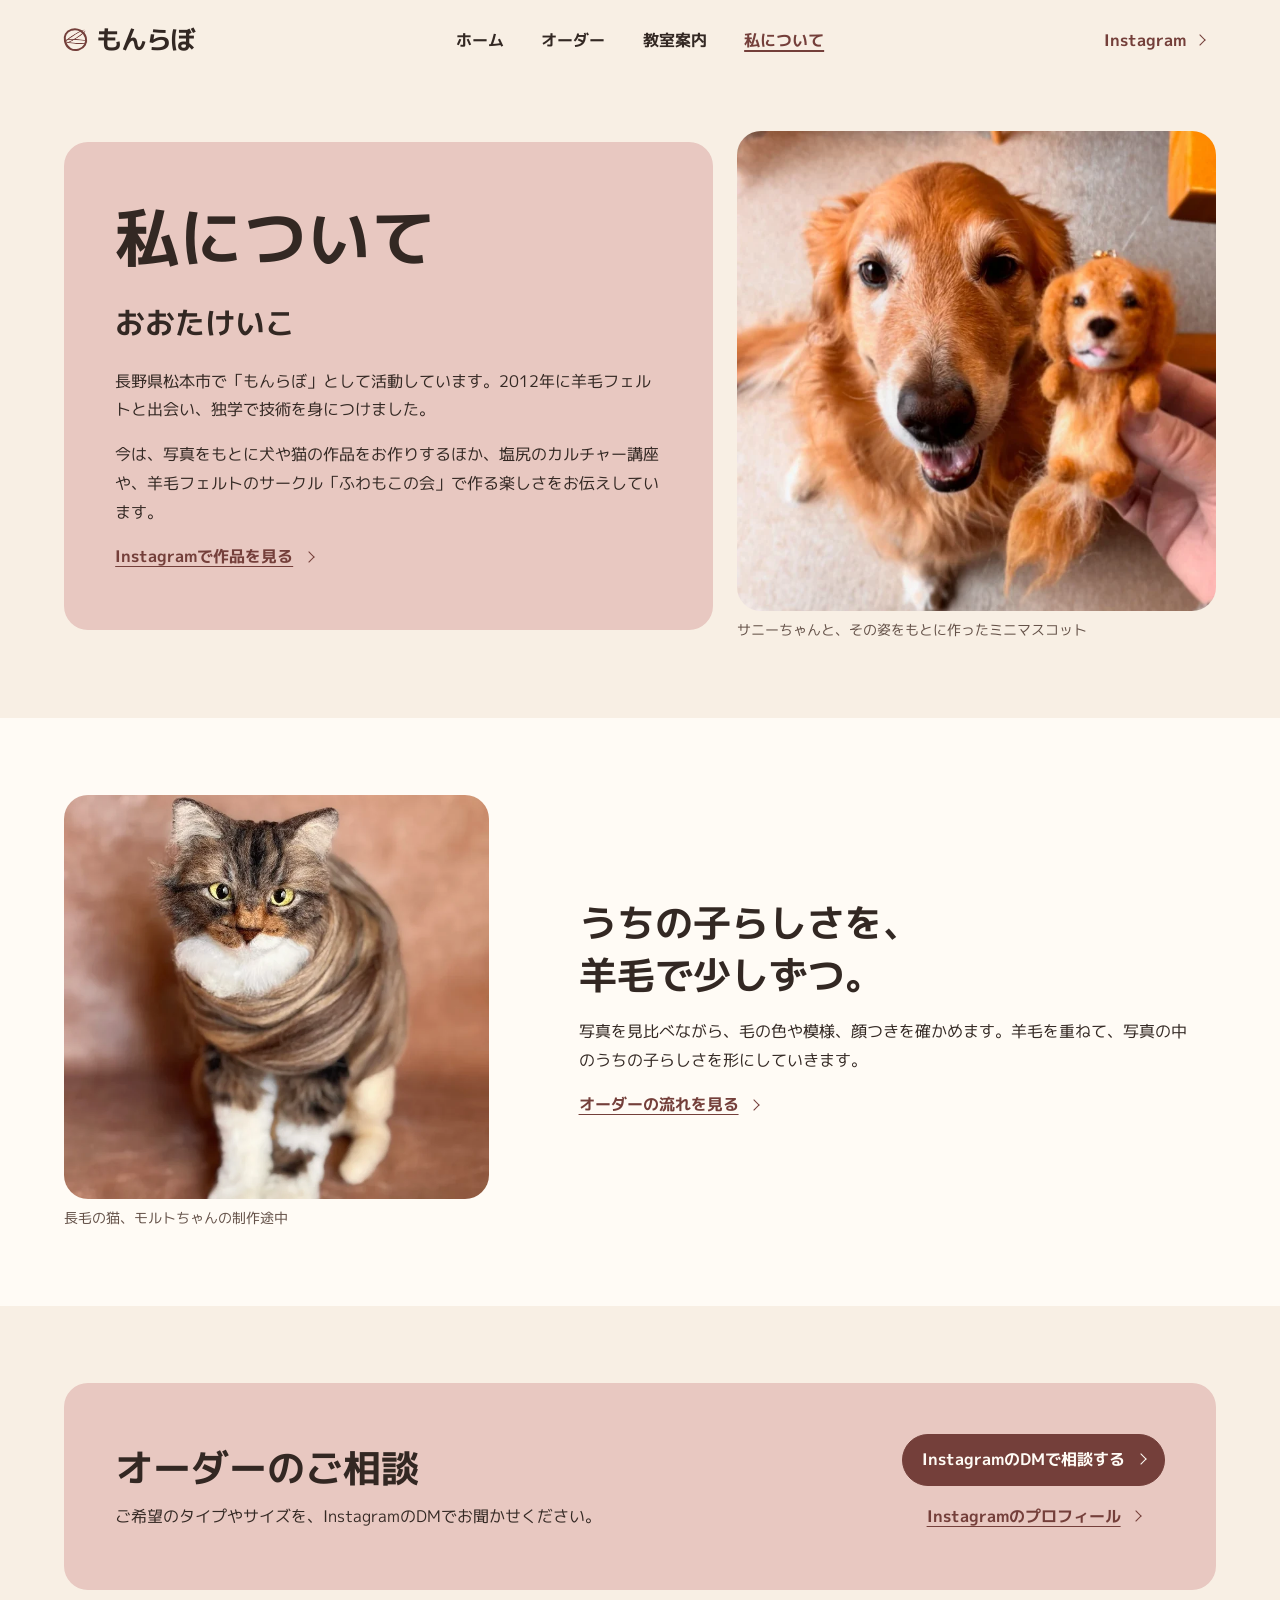
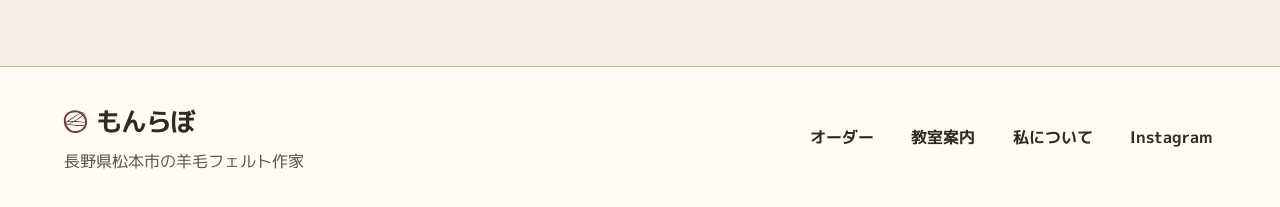
==== about/index.html @ 3d76a7d0 "Build the Monlabo four-page preview site" ====
<!doctype html>
<html lang="ja">
<head>
  <meta charset="utf-8">
  <meta name="viewport" content="width=device-width, initial-scale=1">
  <meta name="robots" content="noindex, nofollow">
  <meta name="theme-color" content="#f8efe4">
  <meta http-equiv="Content-Security-Policy" content="default-src 'none'; style-src 'self'; font-src 'self'; img-src 'self'; base-uri 'none'; form-action 'none'">
  <title>私について｜羊毛フェルトのもんらぼ</title>
  <meta name="description" content="長野県松本市の羊毛フェルト作家、おおたけいこ。犬や猫のオーダーメイド制作と羊毛フェルト教室を開いています。">
  <link rel="canonical" href="https://illflora.github.io/monlabo-preview/about/">
  <meta property="og:type" content="website">
  <meta property="og:locale" content="ja_JP">
  <meta property="og:site_name" content="羊毛フェルトのもんらぼ">
  <meta property="og:title" content="私について｜羊毛フェルトのもんらぼ">
  <meta property="og:description" content="長野県松本市の羊毛フェルト作家、おおたけいこ。犬や猫のオーダーメイド制作と羊毛フェルト教室を開いています。">
  <meta property="og:url" content="https://illflora.github.io/monlabo-preview/about/">
  <meta property="og:image" content="https://illflora.github.io/monlabo-preview/assets/og-about.jpg">
  <meta property="og:image:width" content="1200">
  <meta property="og:image:height" content="630">
  <meta property="og:image:alt" content="犬と、その姿を写した羊毛フェルトのミニマスコット">
  <meta name="twitter:card" content="summary_large_image">
  <link rel="icon" type="image/png" sizes="64x64" href="../favicon.png">
  <link rel="apple-touch-icon" href="../apple-touch-icon.png">
  <link rel="stylesheet" href="../fonts.css?v=3">
  <link rel="stylesheet" href="../styles.css?v=3">
</head>
<body>
  <a class="skip" href="#main">本文へ移動</a>
  <header class="masthead">
    <div class="shell masthead-inner">
      <a class="wordmark" href="../" aria-label="もんらぼ ホーム" translate="no"><span class="brand-symbol" aria-hidden="true"></span>もんらぼ</a>
      <nav class="main-nav" aria-label="メインメニュー">
        <a href="../">ホーム</a>
        <a href="../order/">オーダー</a>
        <a href="../lesson/">教室案内</a>
        <a href="../about/" aria-current="page">私について</a>
      </nav>
      <a class="header-social arrow" href="https://www.instagram.com/mon_laboratory/">Instagram</a>
    </div>
  </header>
  <main id="main" tabindex="-1">
    <section class="about-hero shell" aria-labelledby="about-title">
      <div class="about-copy">
        <h1 id="about-title">私について</h1>
        <p class="maker-name">おおたけいこ</p>
          <p>長野県松本市で「もんらぼ」として活動しています。2012年に羊毛フェルトと出会い、独学で技術を身につけました。</p>
        <p>今は、写真をもとに犬や猫の作品をお作りするほか、塩尻のカルチャー講座や、羊毛フェルトのサークル「ふわもこの会」で作る楽しさをお伝えしています。</p>
        <a class="text-link arrow" href="https://www.instagram.com/mon_laboratory/">Instagramで作品を見る</a>
      </div>
      <figure class="about-photo">
        <img src="../assets/sunny.webp" srcset="../assets/sunny-360.webp 360w, ../assets/sunny.webp 720w" width="720" height="820" alt="犬のサニーちゃんと、その姿をもとに作った羊毛フェルトのミニマスコット" decoding="async" fetchpriority="high" sizes="(max-width: 720px) 94vw, 43vw">
        <figcaption>サニーちゃんと、その姿をもとに作ったミニマスコット</figcaption>
      </figure>
    </section>

    <section class="making-section section" aria-labelledby="making-title">
      <div class="shell making-grid">
        <figure>
          <img src="../assets/molt.webp" srcset="../assets/molt-360.webp 360w, ../assets/molt.webp 800w" width="800" height="900" alt="毛を重ねている途中の、長毛の猫をかたどった羊毛フェルト作品" decoding="async" loading="lazy" sizes="(max-width: 720px) 94vw, 38vw">
          <figcaption>長毛の猫、モルトちゃんの制作途中</figcaption>
        </figure>
        <div>
          <h2 id="making-title">うちの子らしさを、<br>羊毛で少しずつ。</h2>
          <p>写真を見比べながら、毛の色や模様、顔つきを確かめます。羊毛を重ねて、写真の中のうちの子らしさを形にしていきます。</p>
          <a class="text-link arrow" href="../order/">オーダーの流れを見る</a>
        </div>
      </div>
    </section>
    <section class="contact-band shell" aria-labelledby="contact-title">
      <div><h2 id="contact-title">オーダーのご相談</h2><p>ご希望のタイプやサイズを、InstagramのDMでお聞かせください。</p></div>
      <div class="contact-actions"><a class="button arrow" href="https://ig.me/m/mon_laboratory">InstagramのDMで相談する</a><a class="text-link arrow" href="https://www.instagram.com/mon_laboratory/">Instagramのプロフィール</a></div>
    </section>
  </main>
  <footer class="footer">
    <div class="shell footer-inner">
      <div>
        <a class="wordmark" href="../" aria-label="もんらぼ ホーム" translate="no"><span class="brand-symbol" aria-hidden="true"></span>もんらぼ</a>
        <p>長野県松本市の羊毛フェルト作家</p>
      </div>
      <nav aria-label="フッターメニュー">
        <a href="../order/">オーダー</a>
        <a href="../lesson/">教室案内</a>
        <a href="../about/">私について</a>
        <a href="https://www.instagram.com/mon_laboratory/">Instagram</a>
      </nav>
    </div>
  </footer>
</body>
</html>
---- fonts.css ----
@font-face {
  font-family: "M PLUS 1p";
  src: url("assets/mplus1p-400.woff2") format("woff2");
  font-style: normal;
  font-weight: 400;
  font-display: swap;
}

@font-face {
  font-family: "M PLUS 1p";
  src: url("assets/mplus1p-700.woff2") format("woff2");
  font-style: normal;
  font-weight: 700;
  font-display: swap;
}
---- styles.css ----
:root {
  color-scheme: light;
  --canvas: #f8efe4;
  --surface: #fffbf5;
  --rose: #e8c8c1;
  --ink: #332823;
  --muted: #635047;
  --accent: #743f3a;
  --accent-hover: #5a302c;
  --line: #cbb3a6;
  --hairline: #9b6e66;
  --thread: #79544d;
  --body: "M PLUS 1p", "Hiragino Sans", Meiryo, sans-serif;
  --space-1: .5rem;
  --space-2: 1rem;
  --space-3: 1.5rem;
  --space-4: 2rem;
  --space-5: 3rem;
  --space-6: 4rem;
  --section: clamp(3.25rem, 6vw, 6rem);
  --gutter: clamp(1rem, 5vw, 4.5rem);
  --shell: 80rem;
  --radius: 1.5rem;
  --pill: 100vmax;
}

*, *::before, *::after { box-sizing: border-box; }
body {
  margin: 0;
  background: var(--canvas);
  color: var(--ink);
  font: 400 1rem / 1.8 var(--body);
  overflow-wrap: anywhere;
  word-break: normal;
  line-break: strict;
  font-synthesis: none;
}
img { display: block; width: 100%; height: auto; }
h1, h2, h3, p, figure, ul, ol { margin: 0; }
h1, h2, h3 {
  font-weight: 700;
  line-height: 1.35;
  text-wrap: balance;
  word-break: auto-phrase;
  font-feature-settings: "palt";
}
h1 { font-size: clamp(2rem, 5vw, 4.5rem); }
h2 { font-size: clamp(1.65rem, 3vw, 2.5rem); }
h3 { font-size: clamp(1.14rem, 1.7vw, 1.5rem); }
p { max-inline-size: 38em; text-wrap: pretty; }
a { color: inherit; text-underline-offset: .24em; }
button, summary { font: inherit; }
:focus-visible { outline: 2px solid var(--accent); outline-offset: 4px; }
:target { scroll-margin-top: 1.5rem; }
.shell {
  width: min(var(--shell), calc(100% - 2 * var(--gutter)));
  margin-inline: auto;
}
.section { padding-block: var(--section); }
.skip {
  position: absolute;
  z-index: 2;
  inset: .5rem auto auto .5rem;
  padding: .65rem 1rem;
  transform: translateY(-200%);
  background: var(--surface);
  border-radius: .25rem;
}
.skip:focus { transform: none; }
#main:focus { outline: none; }

.masthead-inner {
  display: grid;
  grid-template-columns: minmax(0, 1fr) auto minmax(0, 1fr);
  align-items: center;
  min-block-size: 5rem;
  gap: var(--space-2);
}
.wordmark {
  display: inline-flex;
  align-items: center;
  gap: .55rem;
  width: fit-content;
  min-height: 44px;
  font-size: 1.65rem;
  font-weight: 700;
  letter-spacing: -.045em;
  line-height: 1.2;
  text-decoration: none;
}
.brand-symbol {
  position: relative;
  width: 1.45rem;
  height: 1.45rem;
  flex: 0 0 auto;
  border: 2px solid var(--accent);
  border-radius: 46% 57% 49% 52%;
  transform: rotate(-16deg);
}
.brand-symbol::before,
.brand-symbol::after {
  content: "";
  position: absolute;
  inset: .26rem -.15rem auto;
  height: .32rem;
  transform: rotate(-16deg);
  border-block: 1px solid var(--accent);
  border-radius: 65%;
}
.brand-symbol::after { inset: auto -.12rem .29rem; transform: rotate(19deg); }
.main-nav, .footer nav { display: flex; flex-wrap: wrap; gap: .25rem clamp(.5rem, 2.3vw, 2.1rem); }
.main-nav a, .footer nav a, .header-social {
  display: inline-flex;
  align-items: center;
  min-height: 44px;
  text-decoration: none;
  font-weight: 700;
}
.main-nav a, .footer nav a { padding-inline: .25rem; }
.main-nav a[aria-current], .main-nav a:hover, .footer nav a:hover {
  text-decoration: underline;
  text-decoration-thickness: 2px;
}
.main-nav a[aria-current] { color: var(--accent); }
.header-social { justify-self: end; padding-inline: .75rem; gap: .65rem; color: var(--accent); }
.header-social:hover { text-decoration: underline; }

.button, .text-link {
  display: inline-flex;
  width: fit-content;
  max-inline-size: 100%;
  align-items: center;
  justify-content: center;
  gap: .72rem;
  font-weight: 700;
  line-height: 1.45;
}
.button {
  min-height: 52px;
  padding: .65rem 1.2rem .8rem;
  border: 1px solid var(--accent);
  border-radius: var(--pill);
  background: var(--accent);
  color: var(--surface);
  text-decoration: none;
}
.button:hover, .button:active { background: var(--accent-hover); border-color: var(--accent-hover); }
.button:active { transform: translateY(1px); }
.text-link { color: var(--accent); min-height: 44px; text-decoration-thickness: 1px; }
.text-link:hover { text-decoration-thickness: 2px; }
.arrow::after {
  content: "";
  flex: 0 0 auto;
  width: .5rem;
  height: .5rem;
  border: solid currentColor;
  border-width: 1.5px 1.5px 0 0;
  transform: rotate(45deg);
}

.hero {
  padding-top: clamp(1rem, 2.4vw, 2.25rem);
  padding-bottom: clamp(2.5rem, 5.4vw, 5rem);
  display: grid;
  grid-template-columns: minmax(0, .87fr) minmax(0, 1.13fr);
  align-items: center;
}
.hero-copy {
  position: relative;
  z-index: 1;
  margin-right: -1.5rem;
  margin-top: -1.5rem;
  padding: clamp(2rem, 4.6vw, 4.5rem) clamp(1.5rem, 4vw, 3.75rem);
  border-radius: var(--radius) .3rem .3rem var(--radius);
  background: var(--rose);
}
.hero-copy::before {
  content: "";
  display: block;
  width: 3rem;
  margin-bottom: var(--space-3);
  border-top: 2px dashed var(--thread);
}
.hero-place { margin-block-end: var(--space-2); font-weight: 700; color: var(--accent); }
.hero h1 { font-size: clamp(1.95rem, 3.65vw, 3.45rem); letter-spacing: -.025em; line-height: 1.33; }
.hero-lead { margin-top: var(--space-3); line-height: 1.85; }
.hero-actions { display: flex; flex-wrap: wrap; align-items: center; gap: var(--space-1) var(--space-3); margin-top: var(--space-4); }
.hero-photo img {
  aspect-ratio: 1.19;
  object-fit: cover;
  object-position: center;
  border-radius: .3rem var(--radius) var(--radius) .3rem;
  background: var(--rose);
}
figcaption { padding-top: var(--space-1); color: var(--muted); font-size: .875rem; line-height: 1.6; }
.hero-photo figcaption { text-align: right; }
.mobile-break { display: none; }

.work-section { background: var(--surface); }
.section-heading { display: flex; align-items: baseline; justify-content: space-between; flex-wrap: wrap; gap: var(--space-2) var(--space-4); margin-bottom: var(--space-4); }
.section-heading-stack { display: block; }
.section-heading-stack p { margin-top: var(--space-2); }
.work-gallery { display: grid; grid-template-columns: repeat(3, minmax(0, 1fr)); gap: clamp(.75rem, 3vw, 2rem); }
.work-gallery img { aspect-ratio: 1; object-fit: cover; border-radius: var(--radius) var(--radius) .25rem .25rem; }
.work-gallery figure:nth-child(2) { margin-top: var(--space-4); }
.work-gallery figure:nth-child(3) { margin-top: var(--space-6); }
.route-section { display: grid; grid-template-columns: repeat(3, minmax(0, 1fr)); gap: var(--space-3); }
.route {
  display: grid;
  grid-template-columns: minmax(0, 1fr) 1rem;
  grid-template-rows: auto auto;
  align-content: start;
  column-gap: var(--space-2);
  row-gap: var(--space-1);
  padding: var(--space-3);
  border-top: 1px solid var(--hairline);
  text-decoration: none;
}
.route:hover h2 { text-decoration: underline; text-decoration-thickness: 1.5px; }
.route h2 { grid-area: 1 / 1; font-size: clamp(1.25rem, 2.2vw, 1.8rem); text-align: left; }
.route p { grid-area: 2 / 1; color: var(--muted); }
.route::after { grid-area: 1 / 2; align-self: center; color: var(--accent); }

.page-intro { background: var(--rose); }
.intro-inner { padding-block: clamp(2.35rem, 5.4vw, 4.75rem); }
.page-intro p { margin-top: var(--space-2); }
.page-intro .text-link { margin-top: var(--space-1); }
.page-intro .button { margin-top: var(--space-3); }
.page-jump {
  display: flex;
  flex-wrap: wrap;
  column-gap: var(--space-3);
  margin-top: var(--space-2);
}
.page-jump .arrow::after { transform: rotate(135deg); margin-top: -.22em; }
.menu-grid { display: grid; grid-template-columns: minmax(0, 1fr) minmax(0, 1.2fr); gap: var(--space-3); }
.menu-item { background: var(--surface); border-radius: var(--radius); padding: clamp(1rem, 3vw, 2.5rem); }
.menu-item p { margin-top: var(--space-1); }
.menu-item .frame-price { margin-top: var(--space-3); }
.frame-price strong { margin-inline-end: .35em; color: var(--accent); font-size: clamp(1.65rem, 3.2vw, 2.5rem); }
.menu-note { margin-top: var(--space-3); }
.menu-item table { width: 100%; border-collapse: collapse; margin-top: var(--space-2); font-variant-numeric: tabular-nums; }
.menu-item th, .menu-item td { text-align: end; padding: .45rem .25rem; }
.menu-item tbody tr { border-top: 1px solid var(--line); }
.menu-item tbody th { text-align: start; }
.menu-item tbody td { font-weight: 700; }

.flow-section { background: var(--surface); }
.flow-grid { display: grid; grid-template-columns: minmax(0, .72fr) minmax(0, 1.28fr); gap: clamp(1.5rem, 7vw, 6rem); }
.timing-label { width: fit-content; margin-block: var(--space-3) var(--space-2); padding: var(--space-1) var(--space-2); background: var(--rose); border-radius: .5rem; }
.timing-label span { margin-inline-start: .4em; color: var(--accent); font-size: 1.25rem; font-weight: 700; }
.steps { padding: 0 0 0 2rem; }
.steps li { padding: var(--space-2) 0 var(--space-2) var(--space-2); border-bottom: 1px solid var(--line); }
.steps li:first-child { border-top: 1px solid var(--line); }
.steps li::marker { font-weight: 700; color: var(--accent); }
.steps p { margin-top: .3rem; }

.angles { display: grid; grid-template-columns: repeat(3, minmax(0, 1fr)); gap: var(--space-3); padding: 0; list-style: none; }
.angles li { text-align: center; }
.angles h3 { margin: var(--space-1) 0 .15rem; }
.angles p { margin-inline: auto; }
.angle {
  display: grid;
  place-items: center;
  min-block-size: 6rem;
  background: var(--rose);
  border-radius: var(--radius);
}
.angle i {
  position: relative;
  display: block;
  width: 32px;
  height: 29px;
  color: var(--thread);
  border: 1.5px solid currentColor;
  border-radius: 48% 48% 46% 46%;
  transform: scale(1.3);
}
.angle i::before, .angle i::after { content: ""; position: absolute; }
.front i {
  background: radial-gradient(circle at 33% 45%, currentColor 1px, transparent 1.7px),
    radial-gradient(circle at 67% 45%, currentColor 1px, transparent 1.7px),
    radial-gradient(ellipse 4px 2.5px at 50% 73%, currentColor 38%, transparent 65%);
}
.front i::before, .front i::after { width: 9px; height: 17px; top: 1px; border: 1.5px solid currentColor; border-radius: 56%; background: var(--rose); }
.front i::before { left: -6px; transform: rotate(17deg); }
.front i::after { right: -6px; transform: rotate(-17deg); }
.side i { border-radius: 52% 52% 26% 50%; background: radial-gradient(circle at 68% 42%, currentColor 1px, transparent 1.7px); }
.side i::before { left: 4px; top: -6px; width: 11px; height: 17px; border: 1.5px solid currentColor; border-radius: 56%; transform: rotate(-20deg); background: var(--rose); }
.side i::after { right: -8px; bottom: 2px; width: 9px; height: 10px; border: 1.5px solid currentColor; border-left: 0; border-radius: 0 58% 48% 0; background: var(--rose); }
.full i { width: 28px; height: 34px; transform: translateY(6px) scale(1.3); border-radius: 52% 48% 32% 32%; }
.full i::before { width: 20px; height: 16px; left: 2px; top: -12px; border: 1.5px solid currentColor; border-radius: 46%; background: var(--rose); }
.full i::after { width: 16px; height: 15px; right: -12px; bottom: 2px; border: 1.5px solid currentColor; border-width: 0 1.5px 1.5px 0; border-radius: 0 0 11px 0; transform: rotate(-20deg); }

.faq { display: grid; grid-template-columns: minmax(0, .72fr) minmax(0, 1.28fr); gap: var(--space-3); padding-top: 0; }
.faq details { border-top: 1px solid var(--hairline); }
.faq details:last-child { border-bottom: 1px solid var(--hairline); }
.faq summary { display: list-item; min-height: 52px; padding: .7rem .3rem; color: var(--accent); font-weight: 700; cursor: pointer; }
.faq summary:hover { text-decoration: underline; }
.faq details p { padding: 0 .3rem var(--space-2); }
.contact-band {
  display: flex;
  flex-wrap: wrap;
  align-items: center;
  justify-content: space-between;
  gap: var(--space-3);
  margin-bottom: var(--section);
  padding: clamp(1.5rem, 4vw, 3.5rem);
  border-radius: var(--radius);
  background: var(--rose);
}
.contact-band p { margin-top: var(--space-1); }
.contact-actions { display: grid; justify-items: center; gap: var(--space-1); }

.class-row {
  border-top: 1px solid var(--hairline);
  display: grid;
  grid-template-columns: minmax(0, 1.4fr) minmax(0, 1fr);
  gap: var(--space-2) var(--space-4);
  padding-block: var(--space-3);
}
.class-row:last-child { border-bottom: 1px solid var(--hairline); }
.class-type { color: var(--accent); font-weight: 700; margin-bottom: .25rem; }
.class-row h3 + p { margin-top: var(--space-1); }
.class-work { display: flex; flex-wrap: wrap; gap: 0 var(--space-4); margin-top: var(--space-3); }
.schedule { color: var(--muted); font-variant-numeric: tabular-nums; }
.schedule strong { color: var(--ink); }
.venue-section { background: var(--surface); }
.venue { display: grid; grid-template-columns: minmax(0, 1fr) minmax(0, 1fr); gap: var(--space-3); }
.venue :is(h2, p) + p, .club p { margin-top: var(--space-1); }
.venue .text-link, .club .text-link { margin-top: var(--space-1); }

.about-hero {
  display: grid;
  grid-template-columns: minmax(0, 1.15fr) minmax(0, .85fr);
  gap: var(--space-3);
  align-items: center;
  padding-block: clamp(1rem, 4vw, 3.5rem) var(--section);
}
.about-copy { padding: clamp(1.25rem, 4vw, 3.75rem); border-radius: var(--radius); background: var(--rose); }
.about-copy .maker-name { font-size: clamp(1.35rem, 2.4vw, 1.9rem); font-weight: 700; margin-top: var(--space-2); }
.about-copy p + p { margin-top: var(--space-2); }
.about-copy .text-link { margin-top: var(--space-1); }
.about-photo img, .making-grid img { border-radius: var(--radius); object-fit: cover; }
.about-photo img { aspect-ratio: 1; }
.making-section { background: var(--surface); margin-bottom: var(--section); }
.making-grid { display: grid; grid-template-columns: minmax(0, .8fr) minmax(0, 1.2fr); gap: clamp(1.5rem, 7vw, 6rem); align-items: center; }
.making-grid img { aspect-ratio: 1.05; }
.making-grid p { margin-top: var(--space-2); }
.making-grid .text-link { margin-top: var(--space-1); }

.footer { background: var(--surface); border-top: 1px solid var(--line); }
.footer-inner {
  display: flex;
  flex-wrap: wrap;
  justify-content: space-between;
  gap: var(--space-2) var(--space-4);
  align-items: center;
  padding-block: var(--space-4);
}
.footer p { margin-top: .2rem; color: var(--muted); }

@media (max-width: 900px) {
  .desktop-break { display: none; }
  .hero-copy { padding: var(--space-3); }
  .hero-photo img { aspect-ratio: 1.04; }
  .hero-actions { gap: var(--space-1) var(--space-2); margin-top: var(--space-3); }
  .route { padding: var(--space-2) .35rem; }
}

@media (max-width: 720px) {
  .masthead-inner { grid-template-columns: 1fr auto; grid-template-areas: "brand social" "nav nav"; gap: 0; padding-top: .3rem; }
  .masthead .wordmark { grid-area: brand; font-size: 1.48rem; }
  .header-social { grid-area: social; padding-inline: .25rem; }
  .main-nav { grid-area: nav; display: grid; grid-template-columns: 1fr 1fr 1fr 1.2fr; gap: 0; border-bottom: 1px solid var(--line); }
  .main-nav a { justify-content: center; }
  .hero { display: flex; flex-direction: column; align-items: stretch; padding-top: var(--space-2); }
  .hero-photo { order: -1; }
  .hero-photo img { aspect-ratio: 1.4; border-radius: var(--radius) var(--radius) .3rem .3rem; }
  .hero-photo figcaption { text-align: left; }
  .hero-copy { margin: var(--space-2) 0 0; padding: var(--space-3); border-radius: var(--radius); }
  .hero-copy::before { margin-bottom: var(--space-2); }
  .hero h1 { font-size: clamp(2rem, 7.9vw, 3.5rem); }
  .hero-lead { margin-top: var(--space-2); }
  .hero-actions { margin-top: var(--space-2); }
  .route-section, .flow-grid, .venue, .about-hero, .making-grid, .faq { grid-template-columns: minmax(0, 1fr); }
  .route-section { gap: var(--space-1); }
  .making-grid > div { grid-row: 1; }
  .about-photo img { aspect-ratio: 1.2; }
  .footer-inner { padding-block: var(--space-3); }
}

@media (max-width: 560px) {
  .work-gallery { grid-template-columns: repeat(2, minmax(0, 1fr)); }
  .work-gallery figure:nth-child(2), .work-gallery figure:nth-child(3) { margin-top: 0; }
  .work-gallery figure:nth-child(3) { grid-column: 1 / -1; }
  .work-gallery figure:nth-child(3) img { aspect-ratio: 1.7; object-position: center 88%; }
  .menu-grid, .class-row { grid-template-columns: minmax(0, 1fr); gap: var(--space-2); }
  .angles { grid-template-columns: minmax(0, 1fr); gap: var(--space-2); }
  .angles li { display: grid; grid-template-columns: 5rem minmax(0, 1fr); column-gap: var(--space-2); text-align: left; align-items: center; }
  .angle { grid-row: span 2; min-block-size: 5rem; border-radius: 1rem; }
  .angles h3 { margin: 0; align-self: end; }
  .angles p { margin-inline: 0; align-self: start; }
  .footer nav { column-gap: var(--space-2); }
  .mobile-break { display: initial; }
}

@media (max-width: 360px) {
  .main-nav a { padding-inline: .12rem; font-size: .875rem; }
  .hero h1 { font-size: 1.75rem; }
}
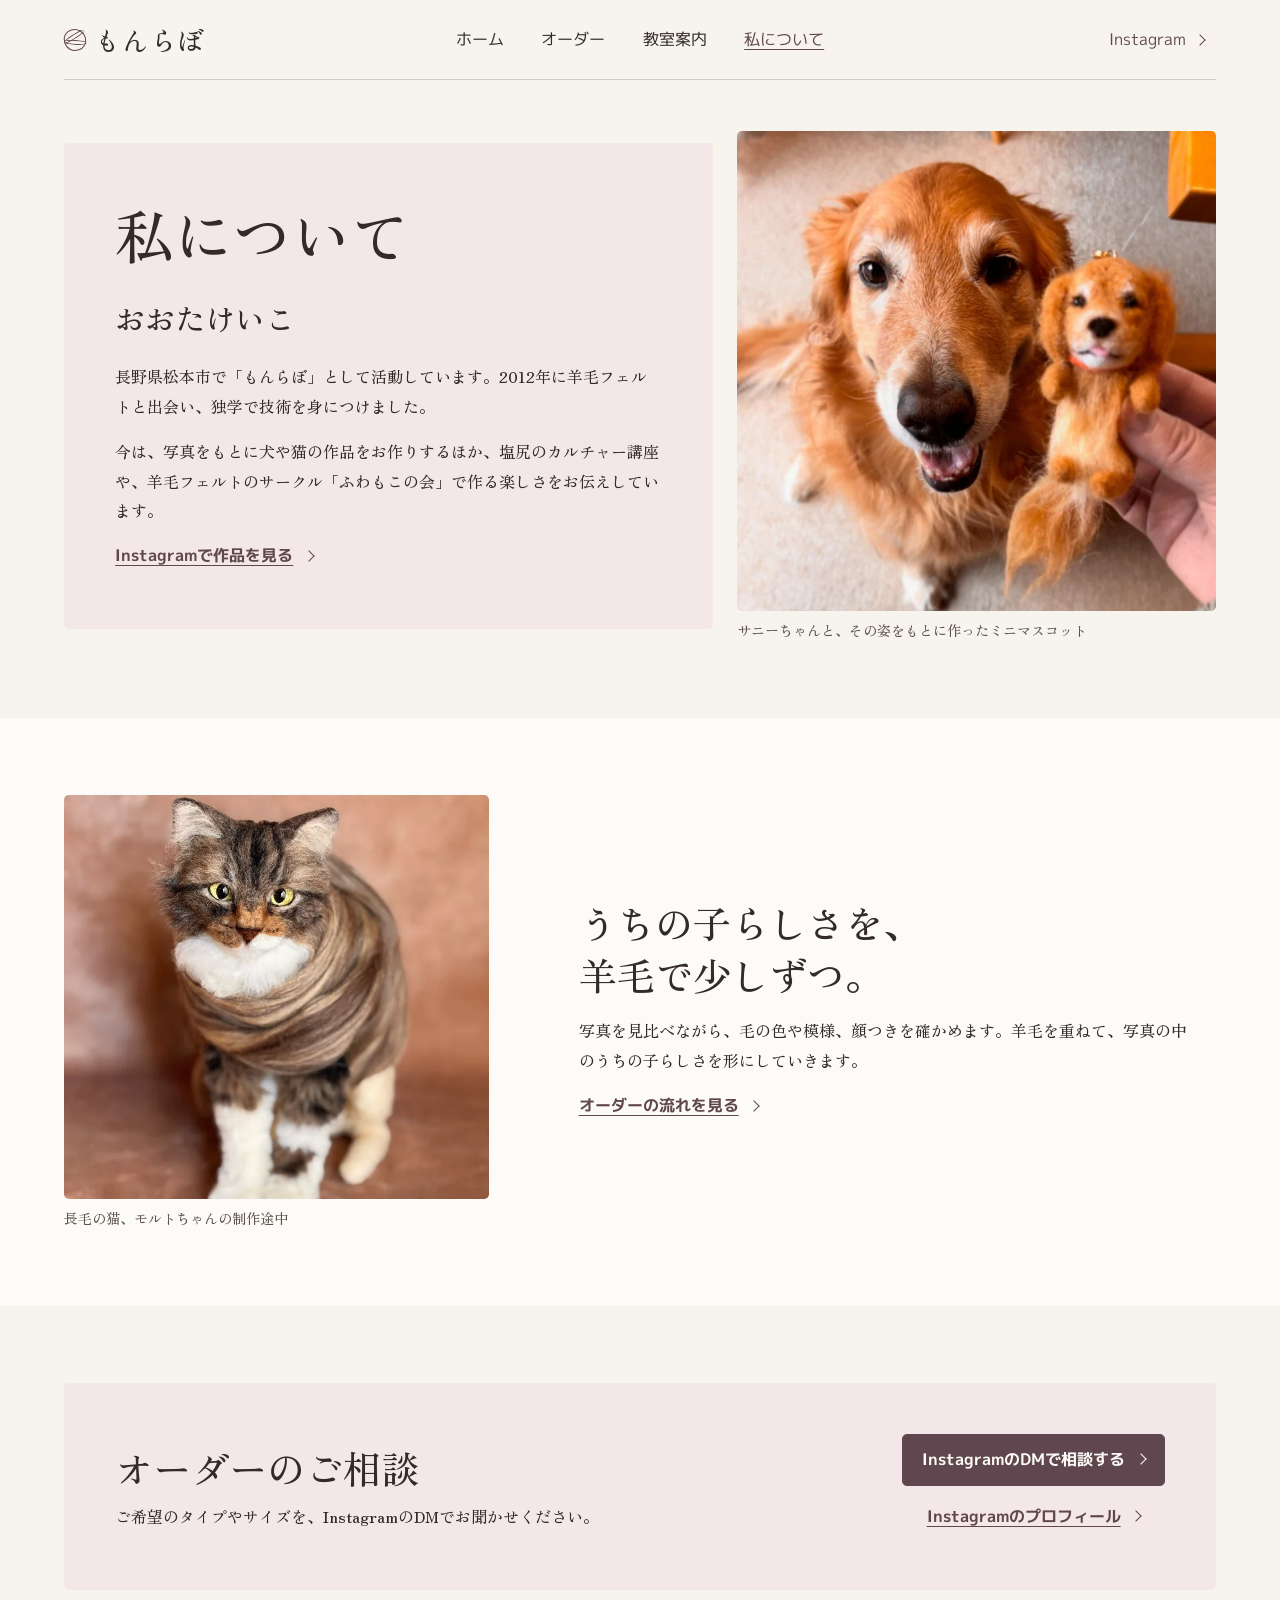
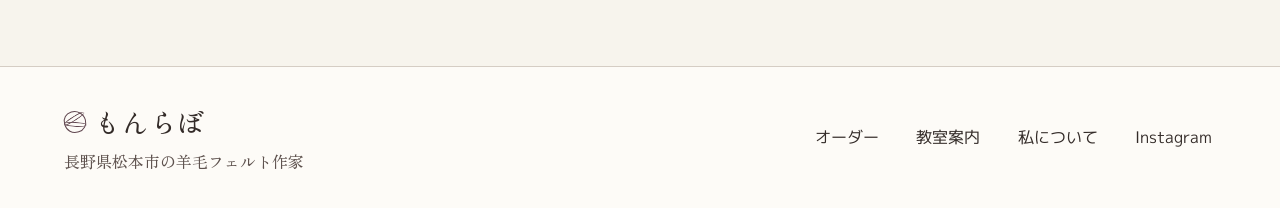
==== commit 46bd8738: "Use the requested Monlabo photograph and refined Mincho styling" ====
--- a/about/index.html
+++ b/about/index.html
@@ -4,7 +4,7 @@
   <meta charset="utf-8">
   <meta name="viewport" content="width=device-width, initial-scale=1">
   <meta name="robots" content="noindex, nofollow">
-  <meta name="theme-color" content="#f8efe4">
+  <meta name="theme-color" content="#f7f4ed">
   <meta http-equiv="Content-Security-Policy" content="default-src 'none'; style-src 'self'; font-src 'self'; img-src 'self'; base-uri 'none'; form-action 'none'">
   <title>私について｜羊毛フェルトのもんらぼ</title>
   <meta name="description" content="長野県松本市の羊毛フェルト作家、おおたけいこ。犬や猫のオーダーメイド制作と羊毛フェルト教室を開いています。">
@@ -22,8 +22,8 @@
   <meta name="twitter:card" content="summary_large_image">
   <link rel="icon" type="image/png" sizes="64x64" href="../favicon.png">
   <link rel="apple-touch-icon" href="../apple-touch-icon.png">
-  <link rel="stylesheet" href="../fonts.css?v=3">
-  <link rel="stylesheet" href="../styles.css?v=3">
+  <link rel="stylesheet" href="../fonts.css?v=5">
+  <link rel="stylesheet" href="../styles.css?v=7">
 </head>
 <body>
   <a class="skip" href="#main">本文へ移動</a>
--- a/fonts.css
+++ b/fonts.css
@@ -1,6 +1,6 @@
 @font-face {
   font-family: "M PLUS 1p";
-  src: url("assets/mplus1p-400.woff2") format("woff2");
+  src: url("assets/mplus1p-400.woff2?v=df299d22") format("woff2");
   font-style: normal;
   font-weight: 400;
   font-display: swap;
@@ -8,8 +8,16 @@
 
 @font-face {
   font-family: "M PLUS 1p";
-  src: url("assets/mplus1p-700.woff2") format("woff2");
+  src: url("assets/mplus1p-700.woff2?v=451a09e1") format("woff2");
   font-style: normal;
   font-weight: 700;
   font-display: swap;
 }
+
+@font-face {
+  font-family: "Zen Old Mincho";
+  src: url("assets/zen-old-mincho-500.woff2?v=333b5f74") format("woff2");
+  font-style: normal;
+  font-weight: 500;
+  font-display: swap;
+}
--- a/styles.css
+++ b/styles.css
@@ -1,27 +1,28 @@
 :root {
   color-scheme: light;
-  --canvas: #f8efe4;
-  --surface: #fffbf5;
-  --rose: #e8c8c1;
-  --ink: #332823;
-  --muted: #635047;
-  --accent: #743f3a;
-  --accent-hover: #5a302c;
-  --line: #cbb3a6;
-  --hairline: #9b6e66;
-  --thread: #79544d;
-  --body: "M PLUS 1p", "Hiragino Sans", Meiryo, sans-serif;
+  --canvas: #f7f4ed;
+  --surface: #fdfbf7;
+  --gallery-ground: #edede4;
+  --rose: #f3e8e7;
+  --hero-rose: #f1dfe2;
+  --ink: #332b28;
+  --muted: #5e524e;
+  --accent: #60464f;
+  --accent-hover: #49333b;
+  --line: #d5cdc4;
+  --hairline: #a1968c;
+  --thread: #795e66;
+  --body: "Zen Old Mincho", "Hiragino Mincho ProN", "Yu Mincho", serif;
+  --ui: "M PLUS 1p", "Hiragino Sans", Meiryo, sans-serif;
   --space-1: .5rem;
   --space-2: 1rem;
   --space-3: 1.5rem;
   --space-4: 2rem;
   --space-5: 3rem;
-  --space-6: 4rem;
   --section: clamp(3.25rem, 6vw, 6rem);
   --gutter: clamp(1rem, 5vw, 4.5rem);
   --shell: 80rem;
-  --radius: 1.5rem;
-  --pill: 100vmax;
+  --radius: .3rem;
 }
 
 *, *::before, *::after { box-sizing: border-box; }
@@ -29,7 +30,7 @@
   margin: 0;
   background: var(--canvas);
   color: var(--ink);
-  font: 400 1rem / 1.8 var(--body);
+  font: 500 1rem / 1.85 var(--body);
   overflow-wrap: anywhere;
   word-break: normal;
   line-break: strict;
@@ -38,13 +39,13 @@
 img { display: block; width: 100%; height: auto; }
 h1, h2, h3, p, figure, ul, ol { margin: 0; }
 h1, h2, h3 {
-  font-weight: 700;
+  font-weight: 500;
   line-height: 1.35;
   text-wrap: balance;
   word-break: auto-phrase;
   font-feature-settings: "palt";
 }
-h1 { font-size: clamp(2rem, 5vw, 4.5rem); }
+h1 { font-size: clamp(2rem, 4.6vw, 3.75rem); }
 h2 { font-size: clamp(1.65rem, 3vw, 2.5rem); }
 h3 { font-size: clamp(1.14rem, 1.7vw, 1.5rem); }
 p { max-inline-size: 38em; text-wrap: pretty; }
@@ -75,6 +76,7 @@
   align-items: center;
   min-block-size: 5rem;
   gap: var(--space-2);
+  border-bottom: 1px solid var(--line);
 }
 .wordmark {
   display: inline-flex;
@@ -83,17 +85,17 @@
   width: fit-content;
   min-height: 44px;
   font-size: 1.65rem;
-  font-weight: 700;
-  letter-spacing: -.045em;
+  font-weight: 500;
+  letter-spacing: .06em;
   line-height: 1.2;
   text-decoration: none;
 }
 .brand-symbol {
   position: relative;
-  width: 1.45rem;
-  height: 1.45rem;
+  width: 1.35rem;
+  height: 1.35rem;
   flex: 0 0 auto;
-  border: 2px solid var(--accent);
+  border: 1px solid var(--accent);
   border-radius: 46% 57% 49% 52%;
   transform: rotate(-16deg);
 }
@@ -114,12 +116,13 @@
   align-items: center;
   min-height: 44px;
   text-decoration: none;
-  font-weight: 700;
+  font-family: var(--ui);
+  font-weight: 400;
 }
 .main-nav a, .footer nav a { padding-inline: .25rem; }
 .main-nav a[aria-current], .main-nav a:hover, .footer nav a:hover {
   text-decoration: underline;
-  text-decoration-thickness: 2px;
+  text-decoration-thickness: 1px;
 }
 .main-nav a[aria-current] { color: var(--accent); }
 .header-social { justify-self: end; padding-inline: .75rem; gap: .65rem; color: var(--accent); }
@@ -132,6 +135,7 @@
   align-items: center;
   justify-content: center;
   gap: .72rem;
+  font-family: var(--ui);
   font-weight: 700;
   line-height: 1.45;
 }
@@ -139,7 +143,7 @@
   min-height: 52px;
   padding: .65rem 1.2rem .8rem;
   border: 1px solid var(--accent);
-  border-radius: var(--pill);
+  border-radius: var(--radius);
   background: var(--accent);
   color: var(--surface);
   text-decoration: none;
@@ -159,51 +163,44 @@
 }
 
 .hero {
-  padding-top: clamp(1rem, 2.4vw, 2.25rem);
+  padding-top: clamp(1.25rem, 3.2vw, 3rem);
   padding-bottom: clamp(2.5rem, 5.4vw, 5rem);
   display: grid;
-  grid-template-columns: minmax(0, .87fr) minmax(0, 1.13fr);
+  grid-template-columns: minmax(0, 1.5fr) minmax(0, 1fr);
+  gap: clamp(1.25rem, 2.8vw, 2.75rem);
   align-items: center;
 }
 .hero-copy {
-  position: relative;
-  z-index: 1;
-  margin-right: -1.5rem;
-  margin-top: -1.5rem;
-  padding: clamp(2rem, 4.6vw, 4.5rem) clamp(1.5rem, 4vw, 3.75rem);
-  border-radius: var(--radius) .3rem .3rem var(--radius);
-  background: var(--rose);
-}
-.hero-copy::before {
-  content: "";
-  display: block;
-  width: 3rem;
-  margin-bottom: var(--space-3);
-  border-top: 2px dashed var(--thread);
-}
-.hero-place { margin-block-end: var(--space-2); font-weight: 700; color: var(--accent); }
-.hero h1 { font-size: clamp(1.95rem, 3.65vw, 3.45rem); letter-spacing: -.025em; line-height: 1.33; }
+  padding: clamp(1.55rem, 3vw, 3rem);
+  border-radius: var(--radius);
+  background: var(--hero-rose);
+}
+.hero-place {
+  margin-block-end: var(--space-3);
+  padding-block-end: var(--space-1);
+  border-bottom: 1px solid var(--hairline);
+  color: var(--accent);
+}
+.hero h1 { font-size: clamp(2.4rem, 4vw, 3.8rem); letter-spacing: .025em; line-height: 1.25; }
+.hero h1 span { display: block; margin-top: .48em; font-size: clamp(1.25rem, 2.05vw, 1.94rem); letter-spacing: .015em; line-height: 1.45; }
 .hero-lead { margin-top: var(--space-3); line-height: 1.85; }
+.hero-lead span { display: inline-block; max-inline-size: 100%; }
 .hero-actions { display: flex; flex-wrap: wrap; align-items: center; gap: var(--space-1) var(--space-3); margin-top: var(--space-4); }
-.hero-photo img {
-  aspect-ratio: 1.19;
-  object-fit: cover;
-  object-position: center;
-  border-radius: .3rem var(--radius) var(--radius) .3rem;
-  background: var(--rose);
-}
-figcaption { padding-top: var(--space-1); color: var(--muted); font-size: .875rem; line-height: 1.6; }
-.hero-photo figcaption { text-align: right; }
+.hero-frame {
+  padding: clamp(.37rem, 1vw, .82rem);
+  border: 1px solid var(--line);
+  background: var(--surface);
+}
+.hero-photo img { background: var(--gallery-ground); }
+figcaption { padding-top: var(--space-1); color: var(--muted); font-size: .875rem; line-height: 1.6; text-wrap: balance; }
 .mobile-break { display: none; }
 
-.work-section { background: var(--surface); }
+.work-section { background: var(--gallery-ground); }
 .section-heading { display: flex; align-items: baseline; justify-content: space-between; flex-wrap: wrap; gap: var(--space-2) var(--space-4); margin-bottom: var(--space-4); }
 .section-heading-stack { display: block; }
 .section-heading-stack p { margin-top: var(--space-2); }
 .work-gallery { display: grid; grid-template-columns: repeat(3, minmax(0, 1fr)); gap: clamp(.75rem, 3vw, 2rem); }
-.work-gallery img { aspect-ratio: 1; object-fit: cover; border-radius: var(--radius) var(--radius) .25rem .25rem; }
-.work-gallery figure:nth-child(2) { margin-top: var(--space-4); }
-.work-gallery figure:nth-child(3) { margin-top: var(--space-6); }
+.work-gallery img { aspect-ratio: 1; object-fit: cover; border-radius: var(--radius); }
 .route-section { display: grid; grid-template-columns: repeat(3, minmax(0, 1fr)); gap: var(--space-3); }
 .route {
   display: grid;
@@ -234,12 +231,12 @@
 }
 .page-jump .arrow::after { transform: rotate(135deg); margin-top: -.22em; }
 .menu-grid { display: grid; grid-template-columns: minmax(0, 1fr) minmax(0, 1.2fr); gap: var(--space-3); }
-.menu-item { background: var(--surface); border-radius: var(--radius); padding: clamp(1rem, 3vw, 2.5rem); }
+.menu-item { background: var(--surface); border: 1px solid var(--line); border-radius: var(--radius); padding: clamp(1rem, 3vw, 2.5rem); }
 .menu-item p { margin-top: var(--space-1); }
 .menu-item .frame-price { margin-top: var(--space-3); }
 .frame-price strong { margin-inline-end: .35em; color: var(--accent); font-size: clamp(1.65rem, 3.2vw, 2.5rem); }
 .menu-note { margin-top: var(--space-3); }
-.menu-item table { width: 100%; border-collapse: collapse; margin-top: var(--space-2); font-variant-numeric: tabular-nums; }
+.menu-item table { width: 100%; border-collapse: collapse; margin-top: var(--space-2); font-family: var(--ui); font-variant-numeric: tabular-nums; }
 .menu-item th, .menu-item td { text-align: end; padding: .45rem .25rem; }
 .menu-item tbody tr { border-top: 1px solid var(--line); }
 .menu-item tbody th { text-align: start; }
@@ -361,9 +358,11 @@
 .footer p { margin-top: .2rem; color: var(--muted); }
 
 @media (max-width: 900px) {
-  .desktop-break { display: none; }
-  .hero-copy { padding: var(--space-3); }
-  .hero-photo img { aspect-ratio: 1.04; }
+  .hero { grid-template-columns: minmax(0, 1fr); justify-items: center; }
+  .hero-photo { width: 100%; }
+  .hero-copy { width: 100%; padding: clamp(1.25rem, 4.5vw, 2.5rem); }
+  .hero h1 { font-size: clamp(2.05rem, 7.4vw, 3.35rem); }
+  .hero h1 span { font-size: clamp(1.17rem, 5.8vw, 2rem); }
   .hero-actions { gap: var(--space-1) var(--space-2); margin-top: var(--space-3); }
   .route { padding: var(--space-2) .35rem; }
 }
@@ -374,13 +373,8 @@
   .header-social { grid-area: social; padding-inline: .25rem; }
   .main-nav { grid-area: nav; display: grid; grid-template-columns: 1fr 1fr 1fr 1.2fr; gap: 0; border-bottom: 1px solid var(--line); }
   .main-nav a { justify-content: center; }
-  .hero { display: flex; flex-direction: column; align-items: stretch; padding-top: var(--space-2); }
-  .hero-photo { order: -1; }
-  .hero-photo img { aspect-ratio: 1.4; border-radius: var(--radius) var(--radius) .3rem .3rem; }
-  .hero-photo figcaption { text-align: left; }
-  .hero-copy { margin: var(--space-2) 0 0; padding: var(--space-3); border-radius: var(--radius); }
-  .hero-copy::before { margin-bottom: var(--space-2); }
-  .hero h1 { font-size: clamp(2rem, 7.9vw, 3.5rem); }
+  .hero { padding-top: var(--space-2); }
+  .hero-place { margin-block-end: var(--space-2); }
   .hero-lead { margin-top: var(--space-2); }
   .hero-actions { margin-top: var(--space-2); }
   .route-section, .flow-grid, .venue, .about-hero, .making-grid, .faq { grid-template-columns: minmax(0, 1fr); }
@@ -392,7 +386,6 @@
 
 @media (max-width: 560px) {
   .work-gallery { grid-template-columns: repeat(2, minmax(0, 1fr)); }
-  .work-gallery figure:nth-child(2), .work-gallery figure:nth-child(3) { margin-top: 0; }
   .work-gallery figure:nth-child(3) { grid-column: 1 / -1; }
   .work-gallery figure:nth-child(3) img { aspect-ratio: 1.7; object-position: center 88%; }
   .menu-grid, .class-row { grid-template-columns: minmax(0, 1fr); gap: var(--space-2); }
@@ -407,5 +400,5 @@
 
 @media (max-width: 360px) {
   .main-nav a { padding-inline: .12rem; font-size: .875rem; }
-  .hero h1 { font-size: 1.75rem; }
-}
+  .contact-actions .button { padding-inline: .8rem; }
+}
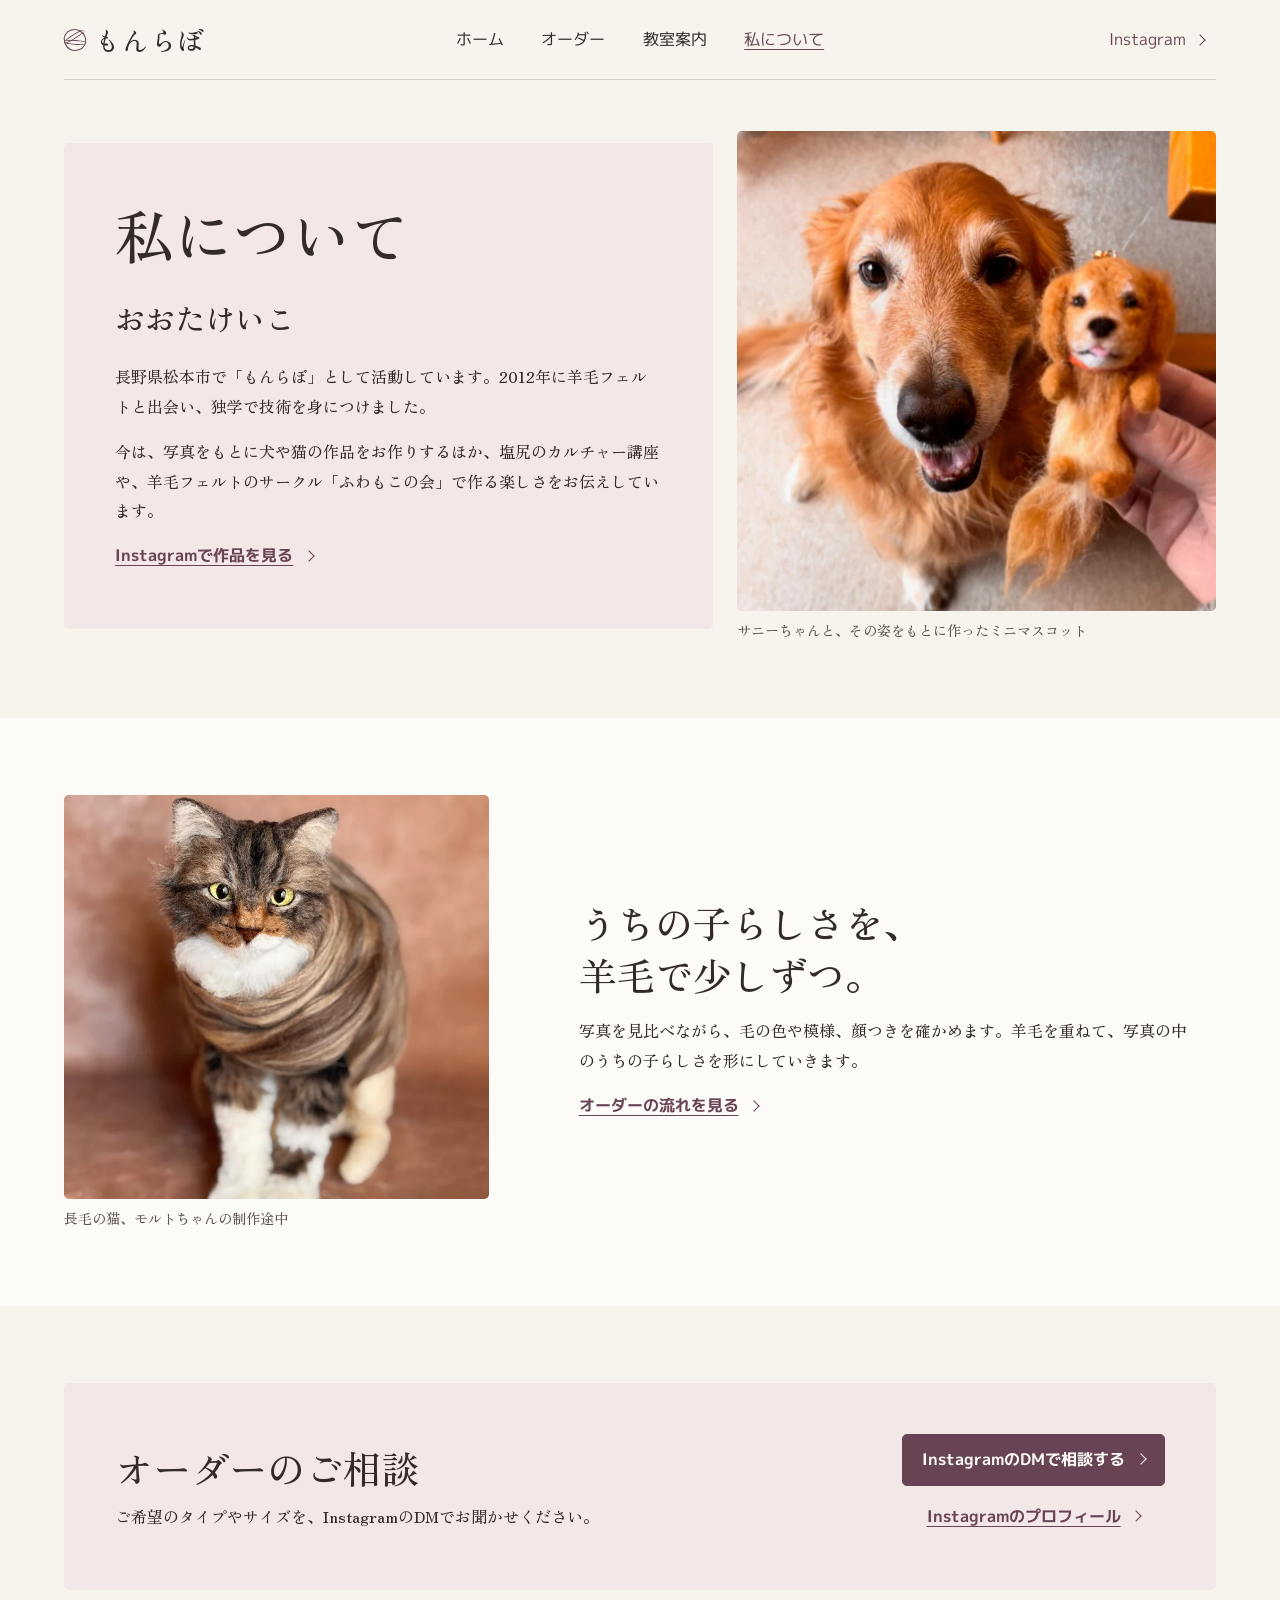
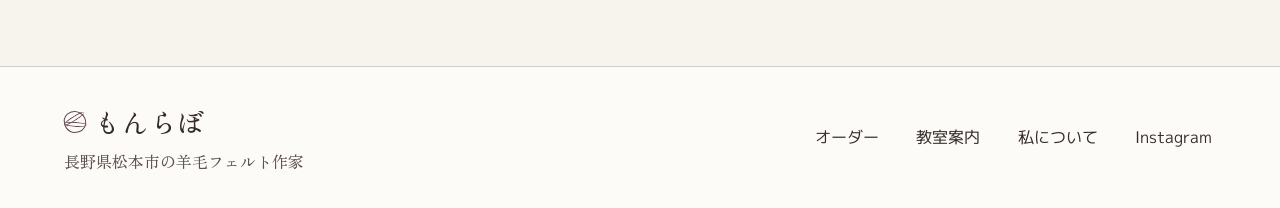
==== commit d5bec8e4: "Tighten the plum accent across the preview" ====
--- a/about/index.html
+++ b/about/index.html
@@ -23,7 +23,7 @@
   <link rel="icon" type="image/png" sizes="64x64" href="../favicon.png">
   <link rel="apple-touch-icon" href="../apple-touch-icon.png">
   <link rel="stylesheet" href="../fonts.css?v=5">
-  <link rel="stylesheet" href="../styles.css?v=7">
+  <link rel="stylesheet" href="../styles.css?v=8">
 </head>
 <body>
   <a class="skip" href="#main">本文へ移動</a>
--- a/styles.css
+++ b/styles.css
@@ -7,8 +7,8 @@
   --hero-rose: #f1dfe2;
   --ink: #332b28;
   --muted: #5e524e;
-  --accent: #60464f;
-  --accent-hover: #49333b;
+  --accent: #684353;
+  --accent-hover: #50343f;
   --line: #d5cdc4;
   --hairline: #a1968c;
   --thread: #795e66;
